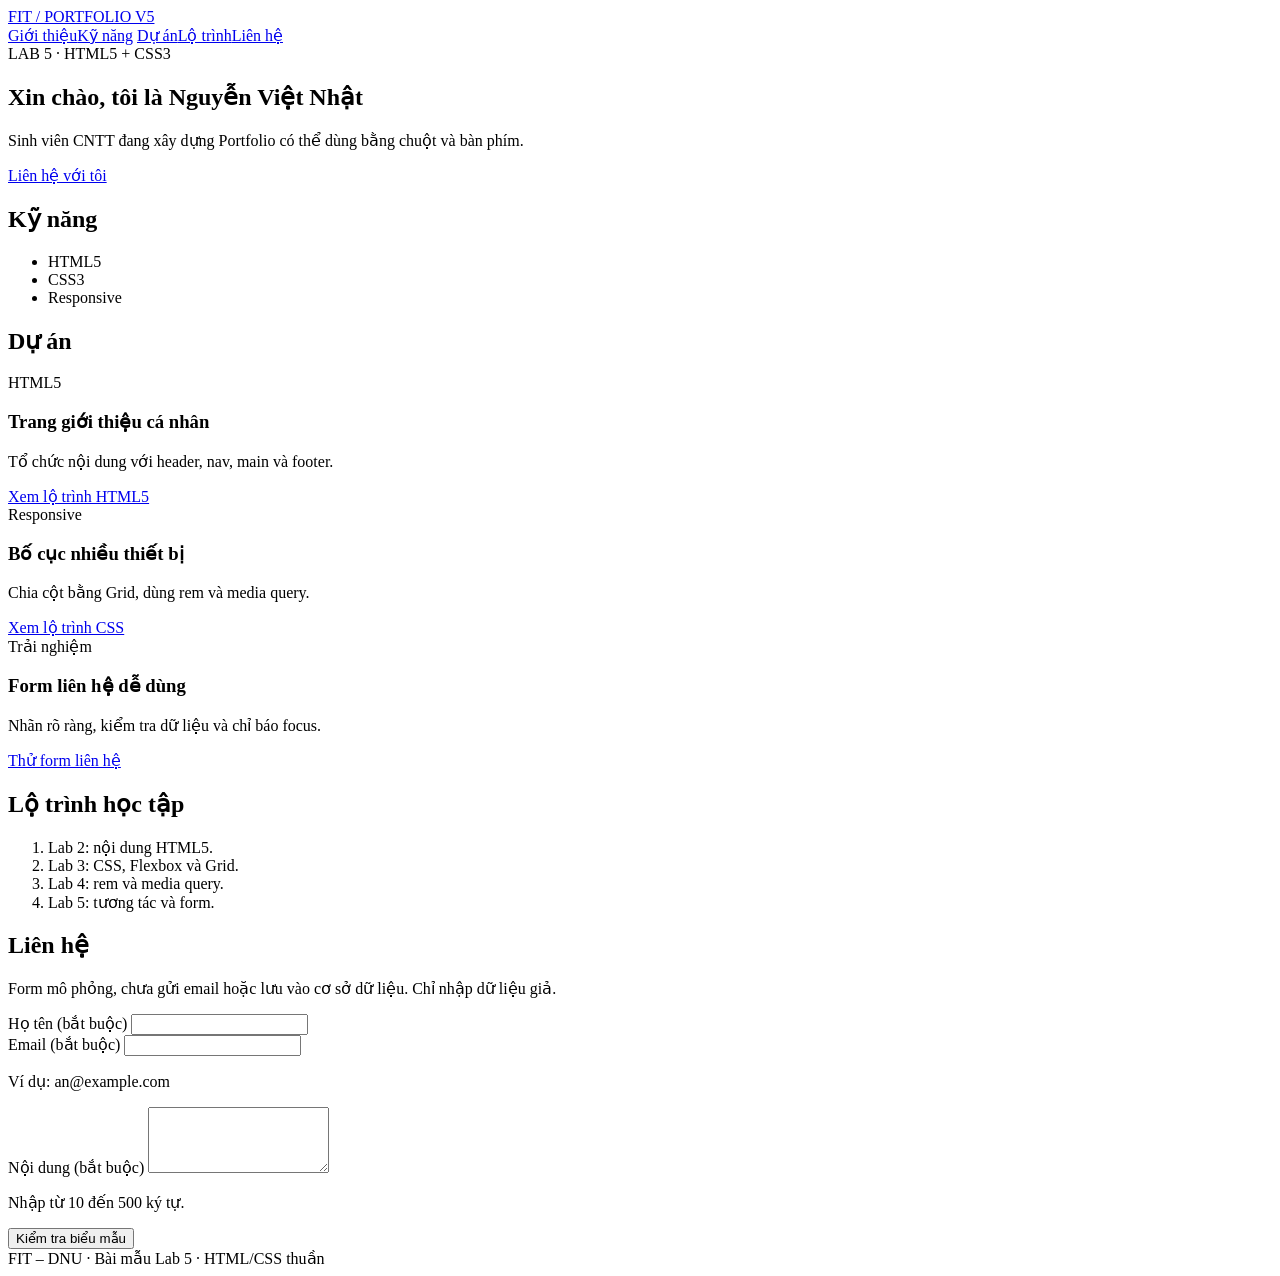
==== index.html @ 606a317a "Add files via upload" ====
<!doctype html>
<html lang="vi">

<head>
    <meta charset="utf-8">
    <meta name="viewport" content="width=device-width,initial-scale=1">
    <title>Lab 5 · Portfolio thực hành</title>
    <link rel="stylesheet" href="css/style.css">
</head>

<body>
    <header><a class="brand" href="#gioi-thieu">FIT / PORTFOLIO V5</a>
        <nav class="menu" aria-label="Điều hướng chính">
            <a href="#gioi-thieu">Giới thiệu</a><a href="#ky-nang">Kỹ năng</a>
            <a href="#du-an">Dự án</a><a href="#lo-trinh">Lộ trình</a><a href="#lien-he">Liên hệ</a>
        </nav>
    </header>
    <main>
        <section class="hero" id="gioi-thieu"><span>LAB 5 · HTML5 + CSS3</span>
            <h1>Xin chào, tôi là Nguyễn Việt Nhật</h1>
            <p>Sinh viên CNTT đang xây dựng Portfolio có thể dùng bằng chuột và bàn phím.</p>
            <a class="button" href="#lien-he">Liên hệ với tôi</a>
        </section>
        <section id="ky-nang">
            <h2>Kỹ năng</h2>
            <ul class="skills">
                <li>HTML5</li>
                <li>CSS3</li>
                <li>Responsive</li>
            </ul>
        </section>
        <section id="du-an">
            <h2>Dự án</h2>
            <div class="project-grid">
                <article class="card"><span class="tag">HTML5</span>
                    <h3>Trang giới thiệu cá nhân</h3>
                    <p>Tổ chức nội dung với header, nav, main và footer.</p><a href="#lo-trinh">Xem lộ trình HTML5</a>
                </article>
                <article class="card"><span class="tag">Responsive</span>
                    <h3>Bố cục nhiều thiết bị</h3>
                    <p>Chia cột bằng Grid, dùng rem và media query.</p><a href="#lo-trinh">Xem lộ trình CSS</a>
                </article>
                <article class="card"><span class="tag">Trải nghiệm</span>
                    <h3>Form liên hệ dễ dùng</h3>
                    <p>Nhãn rõ ràng, kiểm tra dữ liệu và chỉ báo focus.</p><a href="#lien-he">Thử form liên hệ</a>
                </article>
            </div>
        </section>
        <section id="lo-trinh">
            <h2>Lộ trình học tập</h2>
            <ol>
                <li>Lab 2: nội dung HTML5.</li>
                <li>Lab 3: CSS, Flexbox và Grid.</li>
                <li>Lab 4: rem và media query.</li>
                <li>Lab 5: tương tác và form.</li>
            </ol>
        </section>
        <section id="lien-he">
            <h2>Liên hệ</h2>
            <p>Form mô phỏng, chưa gửi email hoặc lưu vào cơ sở dữ liệu. Chỉ nhập dữ liệu giả.</p>
            <form action="ket-qua.html" method="get">
                <div class="form-field">
                    <label for="fullname">Họ tên (bắt buộc)</label><!-- 4.1 -->
                    <input id="fullname" name="fullname" type="text" autocomplete="name" required
                        minlength="0"><!-- 4.4 -->
                </div>
                <div class="form-field"><label for="email">Email (bắt buộc)</label>
                    <input id="email" name="email" type="texr" required autocomplete="email"
                        aria-describedby="email-help"><!-- 4.2; 4.3 -->
                    <p class="help" id="email-help">Ví dụ: an@example.com</p>
                </div>
                <div class="form-field"><label for="message">Nội dung (bắt buộc)</label>
                    <textarea id="message" name="message" rows="4" required minlength="10" maxlength="500"
                        aria-describedby="message-help"></textarea><!-- 4.5; 4.6; 4.7 -->
                    <p class="help" id="message-help">Nhập từ 10 đến 500 ký tự.</p>
                </div>
                <button class="button" type="button">Kiểm tra biểu mẫu</button><!-- 4.8 -->
            </form>
        </section>
    </main>
    <footer>FIT – DNU · Bài mẫu Lab 5 · HTML/CSS thuần</footer>
</body>

</html>
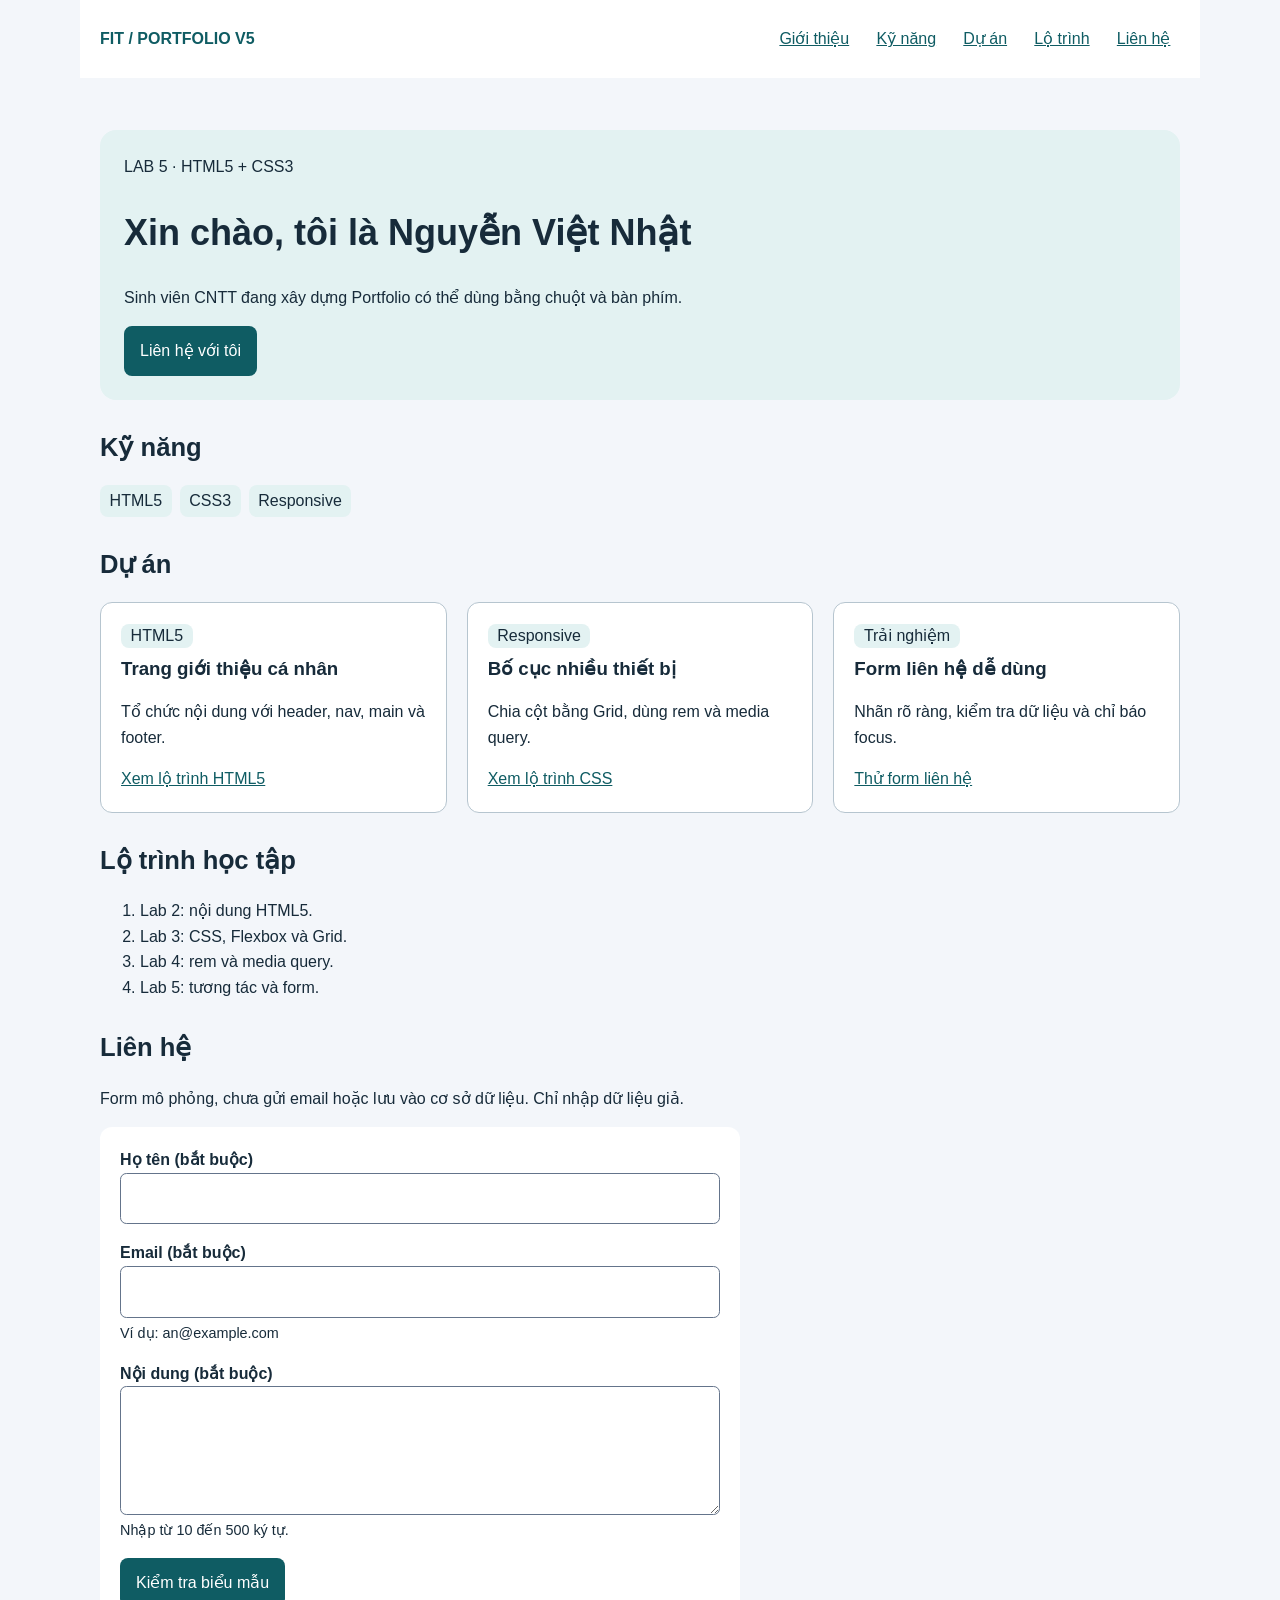
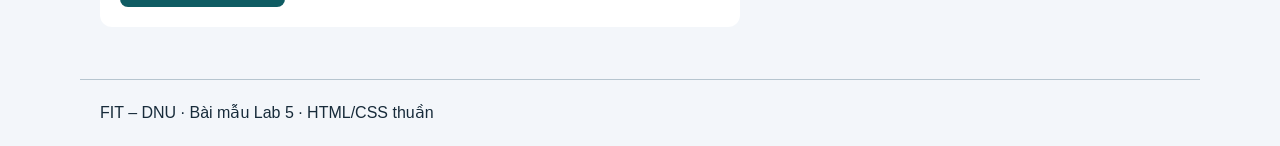
==== commit 2d463e73: "sửa link dẫn tới css" ====
--- a/index.html
+++ b/index.html
@@ -5,7 +5,7 @@
     <meta charset="utf-8">
     <meta name="viewport" content="width=device-width,initial-scale=1">
     <title>Lab 5 · Portfolio thực hành</title>
-    <link rel="stylesheet" href="css/style.css">
+    <link rel="stylesheet" href="style.css">
 </head>
 
 <body>
--- a/style.css
+++ b/style.css
@@ -0,0 +1,276 @@
+/* LAB 5: chi thay cac o trong co ma 1.1 den 5.6.
+   Base responsive tu Lab 4 da hoan thanh. Khong xoa @media. */
+:root {
+  --bg: #f3f6fa;
+  --text: #172b3a;
+  --primary: #0f5c63;
+  --hover: #083e43;
+  --soft: #e3f2f2;
+  --focus: #b34500;
+  --line: #b6c5cf;
+}
+
+* {
+  box-sizing: border-box;
+}
+
+html {
+  font-size: 100%;
+}
+
+body {
+  margin: 0;
+  font-family: Arial, sans-serif;
+  line-height: 1.6;
+  color: var(--text);
+  background: var(--bg);
+}
+
+a {
+  color: var(--primary);
+}
+
+h1,
+h2,
+h3 {
+  line-height: 1.25;
+}
+
+h1 {
+  font-size: 2.25rem;
+}
+
+h2 {
+  font-size: 1.6rem;
+}
+
+header,
+main,
+footer {
+  max-width: 70rem;
+  margin: auto;
+  padding: 1.25rem;
+}
+
+header {
+  background: white;
+  display: flex;
+  flex-wrap: wrap;
+  align-items: center;
+  justify-content: space-between;
+  gap: 1rem;
+}
+
+.brand {
+  font-weight: bold;
+  text-decoration: none;
+}
+
+.menu {
+  display: flex;
+  flex-wrap: wrap;
+  gap: .5rem;
+}
+
+.menu a {
+  display: inline-block;
+  padding: .4rem .6rem;
+  border-radius: .4rem;
+}
+
+section {
+  margin-block: 2rem;
+  scroll-margin-top: 1rem;
+}
+
+.hero {
+  background: var(--soft);
+  padding: 1.5rem;
+  border-radius: 1rem;
+}
+
+.skills {
+  display: flex;
+  flex-wrap: wrap;
+  gap: .5rem;
+  padding: 0;
+  list-style: none;
+}
+
+.skills li,
+.tag {
+  background: var(--soft);
+  padding: .2rem .6rem;
+  border-radius: .5rem;
+}
+
+.project-grid {
+  display: grid;
+  grid-template-columns: 1fr;
+  gap: 1.25rem;
+}
+
+.card {
+  min-width: 0;
+  border: 1px solid var(--line);
+  border-radius: .75rem;
+  padding: 1.25rem;
+  background: white;
+  overflow-wrap: anywhere;
+}
+
+.card h3 {
+  margin-top: .5rem;
+}
+
+.card a {
+  display: inline-block;
+}
+
+.button {
+  display: inline-block;
+  padding: .75rem 1rem;
+  border: 0;
+  background: var(--primary);
+  color: white;
+  border-radius: .5rem;
+  cursor: pointer;
+  text-decoration: none;
+}
+
+form {
+  max-width: 40rem;
+  background: white;
+  border-radius: .75rem;
+  padding: 1.25rem;
+}
+
+.form-field {
+  margin-bottom: 1rem;
+}
+
+label {
+  display: block;
+  font-weight: bold;
+}
+
+.help {
+  font-size: .9rem;
+  margin: .25rem 0 0;
+}
+
+input,
+textarea {
+  display: block;
+  border: 1px solid #64748b;
+  border-radius: .4rem;
+}
+
+textarea {
+  min-height: 8rem;
+}
+
+footer {
+  border-top: 1px solid var(--line);
+}
+
+@media (min-width:48rem) {
+  .project-grid {
+    grid-template-columns: repeat(2, minmax(0, 1fr));
+  }
+}
+
+@media (min-width:64rem) {
+  .project-grid {
+    grid-template-columns: repeat(3, minmax(0, 1fr));
+  }
+}
+
+/* NHIEM VU 1: focus va menu. Khong xoa outline mac dinh. */
+a:focus-visible,
+/* 1.1 */
+button:focus-visible,
+input:focus-visible,
+textarea:focus-visible {
+  outline-style:solid;
+  /* 1.2 */
+  outline-width:0.185rem;
+  /* 1.3 */
+  outline-color: var(--focus);
+  /* 1.4 */
+  outline-offset:0.185rem;
+  /* 1.5 */
+}
+
+.menu a:hover {
+  background: var(--soft);
+}
+
+/* 1.6 */
+/* NHIEM VU 2: button */
+.button {
+  transition:bacground-color
+    /* 2.1 */
+    180ms
+    /* 2.2 */
+    ease,
+    /* 2.3 */
+    transform 180ms ease;
+}
+
+.button:hover {
+  background: var(--hover);
+}
+
+/* 2.4 */
+.button:active{
+  /* 2.5 */
+  transform: translateY(-1rem);
+  /* 2.6 */
+}
+
+/* NHIEM VU 3: card va link */
+.card {
+  transition: transform
+    /* 3.1 */
+    180ms ease;
+}
+
+/* 3.2 */
+.card:hover {
+  /* 3.3 */
+  transform:translateY(-0.25rem);
+  /* 3.4; 3.5 */
+}
+
+.card:focus-visible {
+  transform: translateY(-0.25rem);
+}
+
+/* 3.6 */
+/* NHIEM VU 4 nam trong index.html. */
+/* NHIEM VU 5: form */
+input,
+textarea {
+  width: 100%;
+  /* 5.1 */
+  box-sizing: border-box;
+  /* 5.2 */
+  padding: 0.75rem;
+  /* 5.3 */
+  min-width: 0;
+  /* 5.4 */
+}
+
+textarea {
+  resize: vertical;
+}
+
+/* 5.5 */
+input,
+textarea,
+button {
+  font: inherit;
+}
+
+/* 5.6 */
